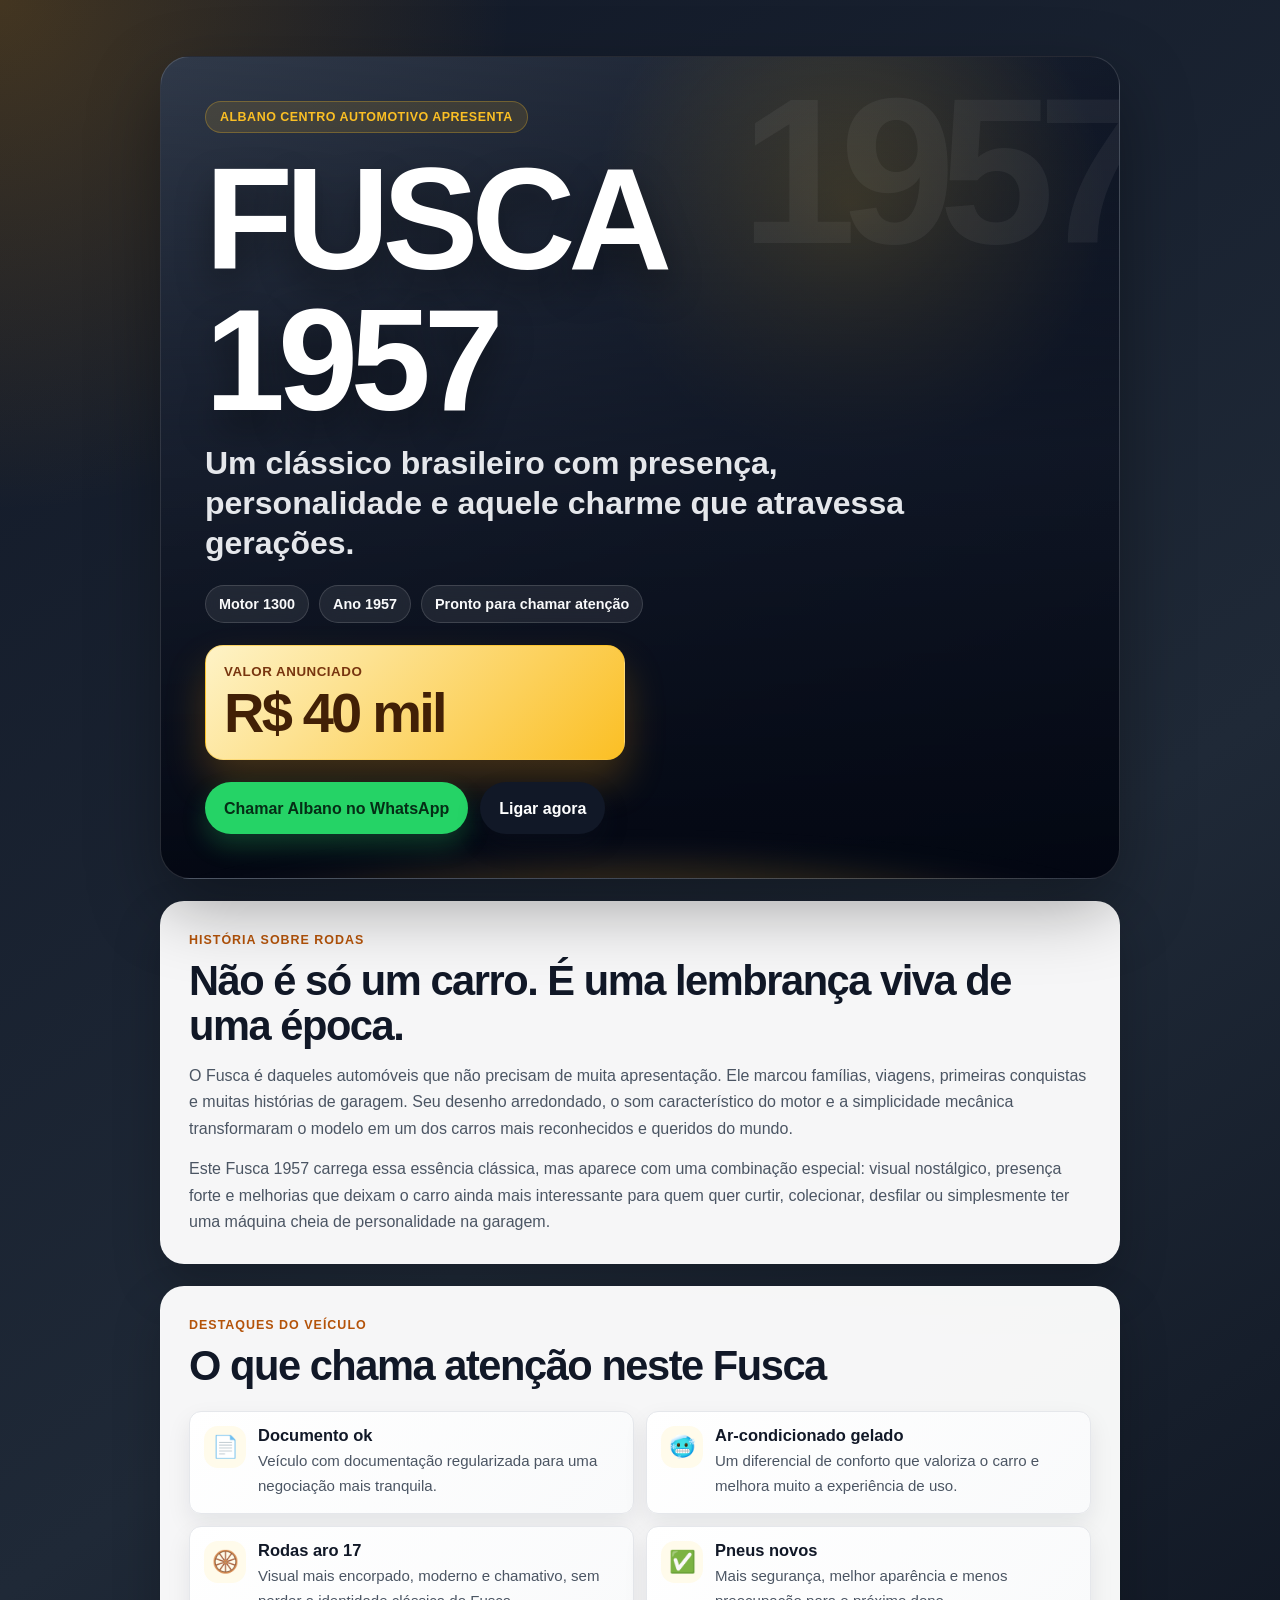
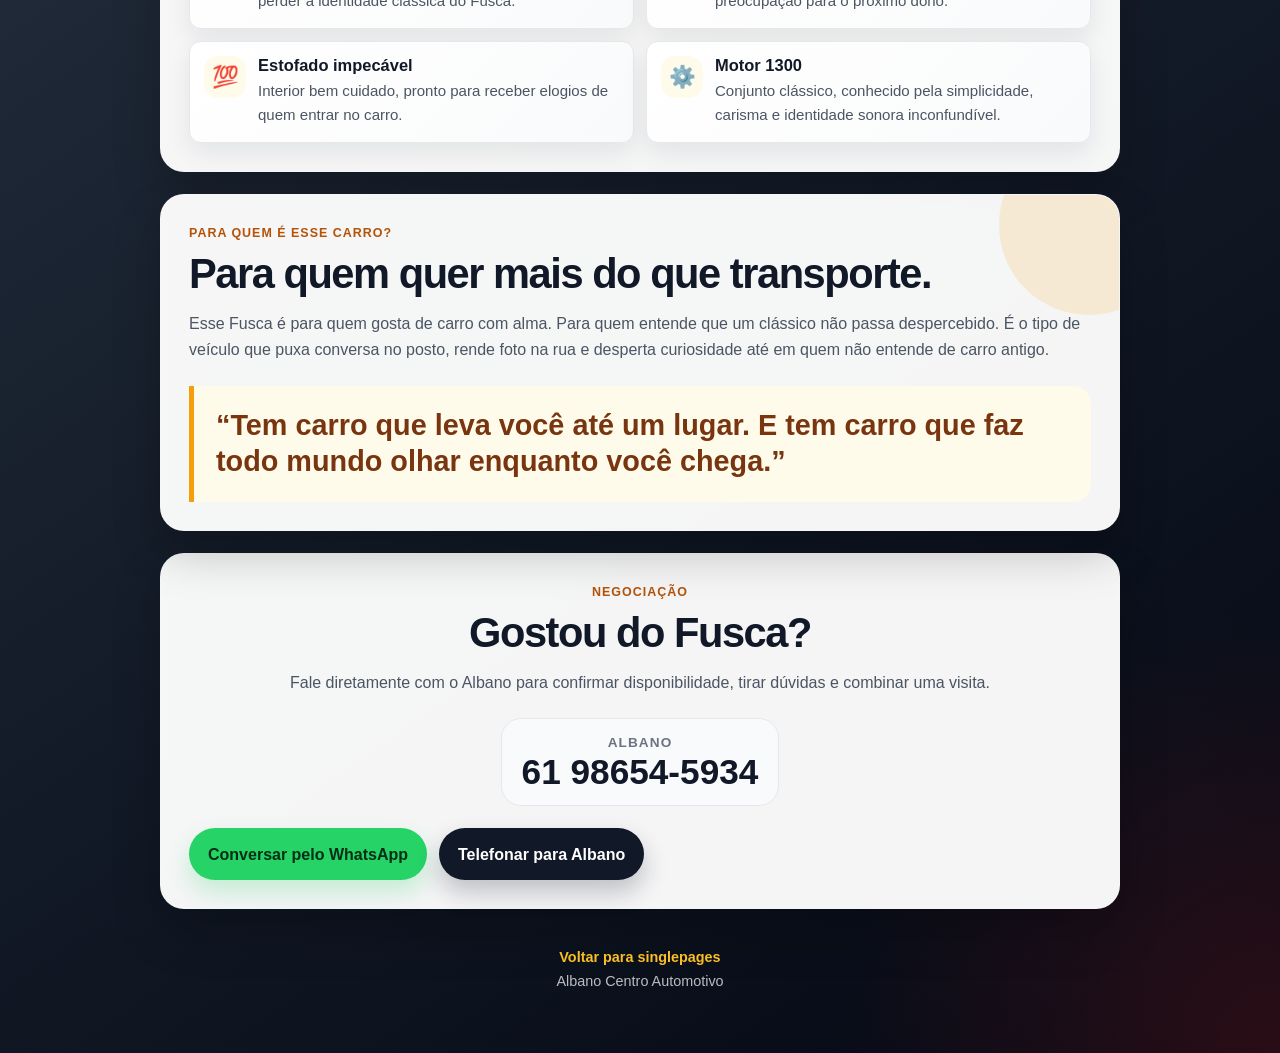
==== pages/albano-fusca-1957/index.html @ 375d5c16 "Incluindo primeira versão de singlepages para o anúncio do Albano" ====
<!DOCTYPE html>
<html lang="pt-BR">
<head>
  <meta charset="UTF-8" />
  <meta name="viewport" content="width=device-width, initial-scale=1.0" />
  <meta
    name="description"
    content="Fusca 1957 motor 1300 à venda. Documento ok, ar-condicionado gelado, rodas aro 17, pneus novos e estofado impecável."
  />
  <title>Fusca 1957 à venda | Albano Centro Automotivo</title>

  <link rel="stylesheet" href="../../shared/css/main.css" />
  <link rel="stylesheet" href="./assets/css/style.css" />
</head>
<body class="vehicle-page">
  <main class="page-shell vehicle-shell">
    <section class="vehicle-hero" aria-labelledby="vehicle-title">
      <div class="vehicle-hero-content">
        <div class="eyebrow">Albano Centro Automotivo apresenta</div>

        <h1 id="vehicle-title">Fusca 1957</h1>

        <p class="vehicle-subtitle">
          Um clássico brasileiro com presença, personalidade e aquele charme que atravessa gerações.
        </p>

        <div class="vehicle-highlight">
          <span>Motor 1300</span>
          <span>Ano 1957</span>
          <span>Pronto para chamar atenção</span>
        </div>

        <div class="price-box vehicle-price-box" aria-label="Valor do veículo">
          <small>Valor anunciado</small>
          <strong>R$ 40 mil</strong>
        </div>

        <div class="button-row">
          <a
            class="btn btn-whatsapp"
            href="https://wa.me/5561986545934?text=Ol%C3%A1%2C%20Albano%21%20Vi%20o%20an%C3%BAncio%20do%20Fusca%201957%20e%20tenho%20interesse."
            target="_blank"
            rel="noopener noreferrer"
          >
            Chamar Albano no WhatsApp
          </a>

          <a class="btn btn-primary" href="tel:+5561986545934">
            Ligar agora
          </a>
        </div>
      </div>
    </section>

    <section class="card vehicle-story" aria-labelledby="story-title">
      <span class="section-kicker">História sobre rodas</span>
      <h2 id="story-title">Não é só um carro. É uma lembrança viva de uma época.</h2>

      <p>
        O Fusca é daqueles automóveis que não precisam de muita apresentação. Ele marcou famílias,
        viagens, primeiras conquistas e muitas histórias de garagem. Seu desenho arredondado,
        o som característico do motor e a simplicidade mecânica transformaram o modelo em um dos
        carros mais reconhecidos e queridos do mundo.
      </p>

      <p>
        Este Fusca 1957 carrega essa essência clássica, mas aparece com uma combinação especial:
        visual nostálgico, presença forte e melhorias que deixam o carro ainda mais interessante
        para quem quer curtir, colecionar, desfilar ou simplesmente ter uma máquina cheia de
        personalidade na garagem.
      </p>
    </section>

    <section class="card" aria-labelledby="details-title">
      <span class="section-kicker">Destaques do veículo</span>
      <h2 id="details-title">O que chama atenção neste Fusca</h2>

      <ul class="feature-list vehicle-feature-list">
        <li class="feature-item">
          <span class="feature-icon">📄</span>
          <div>
            <strong>Documento ok</strong>
            <p>Veículo com documentação regularizada para uma negociação mais tranquila.</p>
          </div>
        </li>

        <li class="feature-item">
          <span class="feature-icon">🥶</span>
          <div>
            <strong>Ar-condicionado gelado</strong>
            <p>Um diferencial de conforto que valoriza o carro e melhora muito a experiência de uso.</p>
          </div>
        </li>

        <li class="feature-item">
          <span class="feature-icon">🛞</span>
          <div>
            <strong>Rodas aro 17</strong>
            <p>Visual mais encorpado, moderno e chamativo, sem perder a identidade clássica do Fusca.</p>
          </div>
        </li>

        <li class="feature-item">
          <span class="feature-icon">✅</span>
          <div>
            <strong>Pneus novos</strong>
            <p>Mais segurança, melhor aparência e menos preocupação para o próximo dono.</p>
          </div>
        </li>

        <li class="feature-item">
          <span class="feature-icon">💯</span>
          <div>
            <strong>Estofado impecável</strong>
            <p>Interior bem cuidado, pronto para receber elogios de quem entrar no carro.</p>
          </div>
        </li>

        <li class="feature-item">
          <span class="feature-icon">⚙️</span>
          <div>
            <strong>Motor 1300</strong>
            <p>Conjunto clássico, conhecido pela simplicidade, carisma e identidade sonora inconfundível.</p>
          </div>
        </li>
      </ul>
    </section>

    <section class="card vehicle-callout" aria-labelledby="callout-title">
      <span class="section-kicker">Para quem é esse carro?</span>
      <h2 id="callout-title">Para quem quer mais do que transporte.</h2>

      <p>
        Esse Fusca é para quem gosta de carro com alma. Para quem entende que um clássico não passa
        despercebido. É o tipo de veículo que puxa conversa no posto, rende foto na rua e desperta
        curiosidade até em quem não entende de carro antigo.
      </p>

      <div class="vehicle-quote">
        “Tem carro que leva você até um lugar. E tem carro que faz todo mundo olhar enquanto você chega.”
      </div>
    </section>

    <section class="card contact-card" aria-labelledby="contact-title">
      <span class="section-kicker">Negociação</span>
      <h2 id="contact-title">Gostou do Fusca?</h2>

      <p>
        Fale diretamente com o Albano para confirmar disponibilidade, tirar dúvidas e combinar uma visita.
      </p>

      <div class="contact-info">
        <span>Albano</span>
        <strong>61 98654-5934</strong>
      </div>

      <div class="button-row">
        <a
          class="btn btn-whatsapp"
          href="https://wa.me/5561986545934?text=Ol%C3%A1%2C%20Albano%21%20Vi%20o%20an%C3%BAncio%20do%20Fusca%201957%20e%20tenho%20interesse."
          target="_blank"
          rel="noopener noreferrer"
        >
          Conversar pelo WhatsApp
        </a>

        <a class="btn btn-primary" href="tel:+5561986545934">
          Telefonar para Albano
        </a>
      </div>
    </section>

    <footer class="vehicle-footer">
      <a href="../../">Voltar para singlepages</a>
      <span>Albano Centro Automotivo</span>
    </footer>
  </main>

  <a
    class="floating-whatsapp"
    href="https://wa.me/5561986545934?text=Ol%C3%A1%2C%20Albano%21%20Vi%20o%20an%C3%BAncio%20do%20Fusca%201957%20e%20tenho%20interesse."
    target="_blank"
    rel="noopener noreferrer"
    aria-label="Chamar Albano no WhatsApp"
  >
    <span class="floating-whatsapp-icon">☎</span>
    <span class="floating-whatsapp-text">WhatsApp</span>
  </a>

  <script src="./assets/js/script.js"></script>
</body>
</html>
---- shared/css/main.css ----
:root {
  --color-background: #f5f7fb;
  --color-surface: #ffffff;
  --color-primary: #1f2937;
  --color-secondary: #4b5563;
  --color-muted: #6b7280;
  --color-accent: #2563eb;
  --color-accent-dark: #1d4ed8;
  --color-success: #16a34a;
  --color-border: #e5e7eb;
  --color-whatsapp: #25d366;
  --color-whatsapp-dark: #1ebe5d;
  --shadow-soft: 0 18px 36px rgba(15, 23, 42, 0.08);
  --shadow-card: 0 10px 24px rgba(15, 23, 42, 0.08);
  --radius-small: 12px;
  --radius-medium: 18px;
  --radius-large: 24px;
  --container-width: 960px;
}

* {
  box-sizing: border-box;
  margin: 0;
  padding: 0;
}

html {
  scroll-behavior: smooth;
}

body {
  min-height: 100vh;
  font-family: Arial, Helvetica, sans-serif;
  background: linear-gradient(135deg, #eef2ff 0%, #f8fafc 45%, #eff6ff 100%);
  color: var(--color-primary);
  padding: 16px;
}

img {
  display: block;
  max-width: 100%;
}

a {
  color: inherit;
}

button,
a {
  -webkit-tap-highlight-color: transparent;
}

main {
  width: 100%;
  max-width: var(--container-width);
  margin: 0 auto;
}

.page-shell {
  width: 100%;
  max-width: var(--container-width);
  margin: 0 auto;
}

.hero,
.card {
  background: var(--color-surface);
  border: 1px solid var(--color-border);
  border-radius: var(--radius-large);
  box-shadow: var(--shadow-soft);
}

.hero {
  padding: 28px 22px;
}

.card {
  padding: 22px;
}

.eyebrow {
  display: inline-flex;
  align-items: center;
  gap: 8px;
  margin-bottom: 16px;
  padding: 8px 14px;
  border-radius: 999px;
  background: #eff6ff;
  color: var(--color-accent);
  font-size: 0.78rem;
  font-weight: 700;
  letter-spacing: 0.04em;
  text-transform: uppercase;
}

h1,
.h1 {
  margin-bottom: 16px;
  font-size: clamp(2rem, 10vw, 4rem);
  line-height: 0.98;
  letter-spacing: -0.05em;
}

h2,
.h2 {
  margin-bottom: 14px;
  font-size: clamp(1.5rem, 6vw, 2.6rem);
  line-height: 1.08;
  letter-spacing: -0.035em;
}

p {
  line-height: 1.65;
}

.description {
  max-width: 720px;
  margin-bottom: 28px;
  color: var(--color-secondary);
  font-size: 1rem;
}

.pages-list,
.card-grid {
  display: grid;
  grid-template-columns: 1fr;
  gap: 16px;
  margin-top: 28px;
}

.page-card {
  display: flex;
  flex-direction: column;
  gap: 12px;
  padding: 22px;
  border: 1px solid var(--color-border);
  border-radius: var(--radius-medium);
  color: inherit;
  text-decoration: none;
  background: var(--color-surface);
  transition: transform 180ms ease, box-shadow 180ms ease, border-color 180ms ease;
}

.page-card:hover,
.page-card:focus-visible {
  transform: translateY(-3px);
  border-color: rgba(37, 99, 235, 0.35);
  box-shadow: 0 18px 30px rgba(37, 99, 235, 0.12);
  outline: none;
}

.page-card strong {
  font-size: 1.05rem;
}

.page-card span {
  color: var(--color-secondary);
  font-size: 0.95rem;
  line-height: 1.5;
}

.feature-list {
  display: grid;
  grid-template-columns: 1fr;
  gap: 12px;
  list-style: none;
}

.feature-item {
  display: flex;
  align-items: flex-start;
  gap: 12px;
  padding: 14px;
  border: 1px solid var(--color-border);
  border-radius: var(--radius-small);
  background: rgba(255, 255, 255, 0.78);
  box-shadow: var(--shadow-card);
}

.price-box {
  display: flex;
  flex-direction: column;
  gap: 6px;
  padding: 18px;
  border-radius: var(--radius-medium);
  background: #f0fdf4;
  color: #14532d;
}

.price-box small {
  color: #166534;
  font-weight: 700;
  text-transform: uppercase;
  letter-spacing: 0.04em;
}

.price-box strong {
  font-size: clamp(2rem, 12vw, 3.5rem);
  line-height: 1;
  letter-spacing: -0.05em;
}

.button-row {
  display: flex;
  flex-direction: column;
  gap: 12px;
  margin-top: 22px;
}

.btn {
  display: inline-flex;
  align-items: center;
  justify-content: center;
  min-height: 52px;
  padding: 14px 18px;
  border-radius: 999px;
  border: 1px solid transparent;
  font-size: 1rem;
  font-weight: 700;
  line-height: 1.2;
  text-align: center;
  text-decoration: none;
  cursor: pointer;
  transition: transform 160ms ease, box-shadow 160ms ease, background-color 160ms ease;
}

.btn:hover,
.btn:focus-visible {
  transform: translateY(-2px);
  outline: none;
}

.btn-primary {
  background: var(--color-accent);
  color: #ffffff;
  box-shadow: 0 12px 24px rgba(37, 99, 235, 0.22);
}

.btn-primary:hover,
.btn-primary:focus-visible {
  background: var(--color-accent-dark);
}

.btn-whatsapp {
  background: var(--color-whatsapp);
  color: #062e14;
  box-shadow: 0 12px 24px rgba(37, 211, 102, 0.24);
}

.btn-whatsapp:hover,
.btn-whatsapp:focus-visible {
  background: var(--color-whatsapp-dark);
}

.footer-note {
  margin-top: 26px;
  color: var(--color-secondary);
  font-size: 0.9rem;
}

.text-muted {
  color: var(--color-muted);
}

.mt-16 {
  margin-top: 16px;
}

.mt-24 {
  margin-top: 24px;
}

.mt-32 {
  margin-top: 32px;
}

@media (min-width: 640px) {
  body {
    padding: 24px;
  }

  .hero {
    padding: 40px;
  }

  .card {
    padding: 28px;
  }

  .description {
    font-size: 1.125rem;
  }

  .pages-list,
  .card-grid {
    grid-template-columns: repeat(auto-fit, minmax(260px, 1fr));
    gap: 18px;
  }

  .button-row {
    flex-direction: row;
    flex-wrap: wrap;
  }

  .btn {
    width: auto;
  }
}

@media (min-width: 960px) {
  body {
    display: flex;
    align-items: center;
    justify-content: center;
    padding: 32px;
  }

  .hero {
    padding: 48px;
  }
}
---- pages/albano-fusca-1957/assets/css/style.css ----
.vehicle-page {
  background:
    radial-gradient(circle at top left, rgba(245, 158, 11, 0.22), transparent 32rem),
    radial-gradient(circle at bottom right, rgba(220, 38, 38, 0.18), transparent 28rem),
    linear-gradient(145deg, #111827 0%, #1f2937 45%, #030712 100%);
  color: #f9fafb;
}

.vehicle-shell {
  display: grid;
  gap: 18px;
}

.vehicle-hero {
  position: relative;
  overflow: hidden;
  min-height: calc(100vh - 32px);
  display: flex;
  align-items: flex-end;
  padding: 28px 22px;
  border: 1px solid rgba(255, 255, 255, 0.14);
  border-radius: 30px;
  background:
    linear-gradient(180deg, rgba(17, 24, 39, 0.18) 0%, rgba(17, 24, 39, 0.74) 48%, rgba(3, 7, 18, 0.96) 100%),
    radial-gradient(circle at 72% 18%, rgba(251, 191, 36, 0.26), transparent 16rem),
    linear-gradient(135deg, #374151 0%, #111827 56%, #030712 100%);
  box-shadow: 0 28px 70px rgba(0, 0, 0, 0.34);
}

.vehicle-hero::before {
  content: "1957";
  position: absolute;
  top: 10px;
  right: -18px;
  color: rgba(255, 255, 255, 0.055);
  font-size: clamp(5rem, 24vw, 13rem);
  font-weight: 900;
  line-height: 1;
  letter-spacing: -0.08em;
  pointer-events: none;
}

.vehicle-hero::after {
  content: "";
  position: absolute;
  inset: auto -12% -20% -12%;
  height: 220px;
  background:
    radial-gradient(ellipse at center, rgba(245, 158, 11, 0.32), transparent 55%),
    radial-gradient(ellipse at center, rgba(255, 255, 255, 0.08), transparent 65%);
  filter: blur(8px);
  pointer-events: none;
}

.vehicle-hero-content {
  position: relative;
  z-index: 1;
  width: 100%;
}

.vehicle-page .eyebrow {
  background: rgba(251, 191, 36, 0.12);
  color: #fbbf24;
  border: 1px solid rgba(251, 191, 36, 0.28);
}

.vehicle-page h1 {
  margin-bottom: 12px;
  color: #ffffff;
  font-size: clamp(4rem, 22vw, 9rem);
  text-transform: uppercase;
  text-shadow: 0 18px 36px rgba(0, 0, 0, 0.38);
}

.vehicle-subtitle {
  max-width: 760px;
  color: #e5e7eb;
  font-size: clamp(1.2rem, 5vw, 2rem);
  font-weight: 700;
  line-height: 1.25;
}

.vehicle-highlight {
  display: flex;
  flex-wrap: wrap;
  gap: 10px;
  margin: 22px 0;
}

.vehicle-highlight span {
  display: inline-flex;
  align-items: center;
  min-height: 38px;
  padding: 8px 13px;
  border: 1px solid rgba(255, 255, 255, 0.14);
  border-radius: 999px;
  background: rgba(255, 255, 255, 0.08);
  color: #f9fafb;
  font-size: 0.9rem;
  font-weight: 700;
  backdrop-filter: blur(10px);
}

.vehicle-price-box {
  max-width: 420px;
  margin-top: 18px;
  background: linear-gradient(135deg, #fef3c7 0%, #fbbf24 100%);
  color: #422006;
  border: 1px solid rgba(251, 191, 36, 0.46);
  box-shadow: 0 22px 40px rgba(245, 158, 11, 0.24);
}

.vehicle-price-box small {
  color: #78350f;
}

.vehicle-price-box strong {
  color: #422006;
}

.vehicle-page .card {
  border-color: rgba(255, 255, 255, 0.1);
  background: rgba(255, 255, 255, 0.96);
  color: #111827;
  box-shadow: 0 22px 48px rgba(0, 0, 0, 0.22);
}

.vehicle-page .card h2 {
  color: #111827;
}

.vehicle-page .card p {
  color: #4b5563;
}

.section-kicker {
  display: inline-flex;
  margin-bottom: 12px;
  color: #b45309;
  font-size: 0.78rem;
  font-weight: 900;
  letter-spacing: 0.08em;
  text-transform: uppercase;
}

.vehicle-story p + p,
.vehicle-callout p + p {
  margin-top: 14px;
}

.vehicle-feature-list {
  margin-top: 22px;
}

.vehicle-page .feature-item {
  background: linear-gradient(135deg, #ffffff 0%, #f9fafb 100%);
}

.feature-icon {
  display: inline-flex;
  flex: 0 0 42px;
  align-items: center;
  justify-content: center;
  width: 42px;
  height: 42px;
  border-radius: 14px;
  background: #fffbeb;
  font-size: 1.35rem;
}

.feature-item strong {
  display: block;
  margin-bottom: 4px;
  color: #111827;
  font-size: 1.03rem;
}

.feature-item p {
  font-size: 0.94rem;
}

.vehicle-callout {
  position: relative;
  overflow: hidden;
}

.vehicle-callout::after {
  content: "";
  position: absolute;
  top: -60px;
  right: -60px;
  width: 180px;
  height: 180px;
  border-radius: 999px;
  background: rgba(245, 158, 11, 0.14);
}

.vehicle-quote {
  position: relative;
  margin-top: 22px;
  padding: 22px;
  border-left: 5px solid #f59e0b;
  border-radius: 0 18px 18px 0;
  background: #fffbeb;
  color: #78350f;
  font-size: clamp(1.2rem, 5vw, 1.8rem);
  font-weight: 900;
  line-height: 1.25;
}

.contact-card {
  text-align: center;
}

.contact-info {
  display: inline-flex;
  flex-direction: column;
  gap: 4px;
  margin: 22px auto 0;
  padding: 16px 20px;
  border-radius: 20px;
  background: #f9fafb;
  border: 1px solid #e5e7eb;
}

.contact-info span {
  color: #6b7280;
  font-size: 0.85rem;
  font-weight: 800;
  letter-spacing: 0.08em;
  text-transform: uppercase;
}

.contact-info strong {
  color: #111827;
  font-size: clamp(1.4rem, 7vw, 2.2rem);
  line-height: 1;
}

.vehicle-page .btn-whatsapp {
  color: #052e16;
}

.vehicle-page .btn-primary {
  background: #111827;
  box-shadow: 0 12px 24px rgba(17, 24, 39, 0.24);
}

.vehicle-page .btn-primary:hover,
.vehicle-page .btn-primary:focus-visible {
  background: #030712;
}

.vehicle-footer {
  display: flex;
  flex-direction: column;
  gap: 8px;
  padding: 18px 4px 8px;
  color: rgba(255, 255, 255, 0.72);
  font-size: 0.9rem;
  text-align: center;
}

.vehicle-footer a {
  color: #fbbf24;
  font-weight: 700;
  text-decoration: none;
}

.vehicle-footer a:hover,
.vehicle-footer a:focus-visible {
  text-decoration: underline;
}

.floating-whatsapp {
  position: fixed;
  right: 16px;
  bottom: 16px;
  z-index: 20;
  display: inline-flex;
  align-items: center;
  justify-content: center;
  gap: 8px;
  min-height: 56px;
  padding: 14px 18px;
  border-radius: 999px;
  background: #25d366;
  color: #052e16;
  font-size: 0.98rem;
  font-weight: 900;
  line-height: 1;
  text-decoration: none;
  box-shadow: 0 18px 36px rgba(37, 211, 102, 0.34), 0 10px 24px rgba(0, 0, 0, 0.26);
  opacity: 0;
  transform: translateY(18px) scale(0.96);
  pointer-events: none;
  transition: opacity 180ms ease, transform 180ms ease, background-color 180ms ease;
}

.floating-whatsapp.is-visible {
  opacity: 1;
  transform: translateY(0) scale(1);
  pointer-events: auto;
}

.floating-whatsapp:hover,
.floating-whatsapp:focus-visible {
  background: #1ebe5d;
  transform: translateY(-2px) scale(1);
  outline: none;
}

.floating-whatsapp-icon {
  display: inline-flex;
  align-items: center;
  justify-content: center;
  width: 28px;
  height: 28px;
  border-radius: 999px;
  background: rgba(255, 255, 255, 0.42);
  font-size: 1rem;
}

.floating-whatsapp-text {
  display: inline-flex;
}

@media (max-width: 420px) {
  .floating-whatsapp {
    right: 12px;
    bottom: 12px;
    min-height: 54px;
    padding: 14px 16px;
  }

  .floating-whatsapp-text {
    display: none;
  }

  .floating-whatsapp-icon {
    width: 30px;
    height: 30px;
  }
}

@media (min-width: 640px) {
  .vehicle-shell {
    gap: 22px;
  }

  .vehicle-hero {
    min-height: 720px;
    padding: 44px;
  }

  .vehicle-feature-list {
    grid-template-columns: repeat(2, minmax(0, 1fr));
  }

  .contact-card .button-row,
  .vehicle-hero .button-row {
    justify-content: center;
  }
}

@media (min-width: 960px) {
  .vehicle-page {
    align-items: flex-start;
  }

  .vehicle-shell {
    padding: 24px 0;
  }

  .vehicle-hero {
    min-height: 760px;
    align-items: center;
  }

  .vehicle-hero-content {
    max-width: 760px;
  }

  .contact-card .button-row,
  .vehicle-hero .button-row {
    justify-content: flex-start;
  }
}
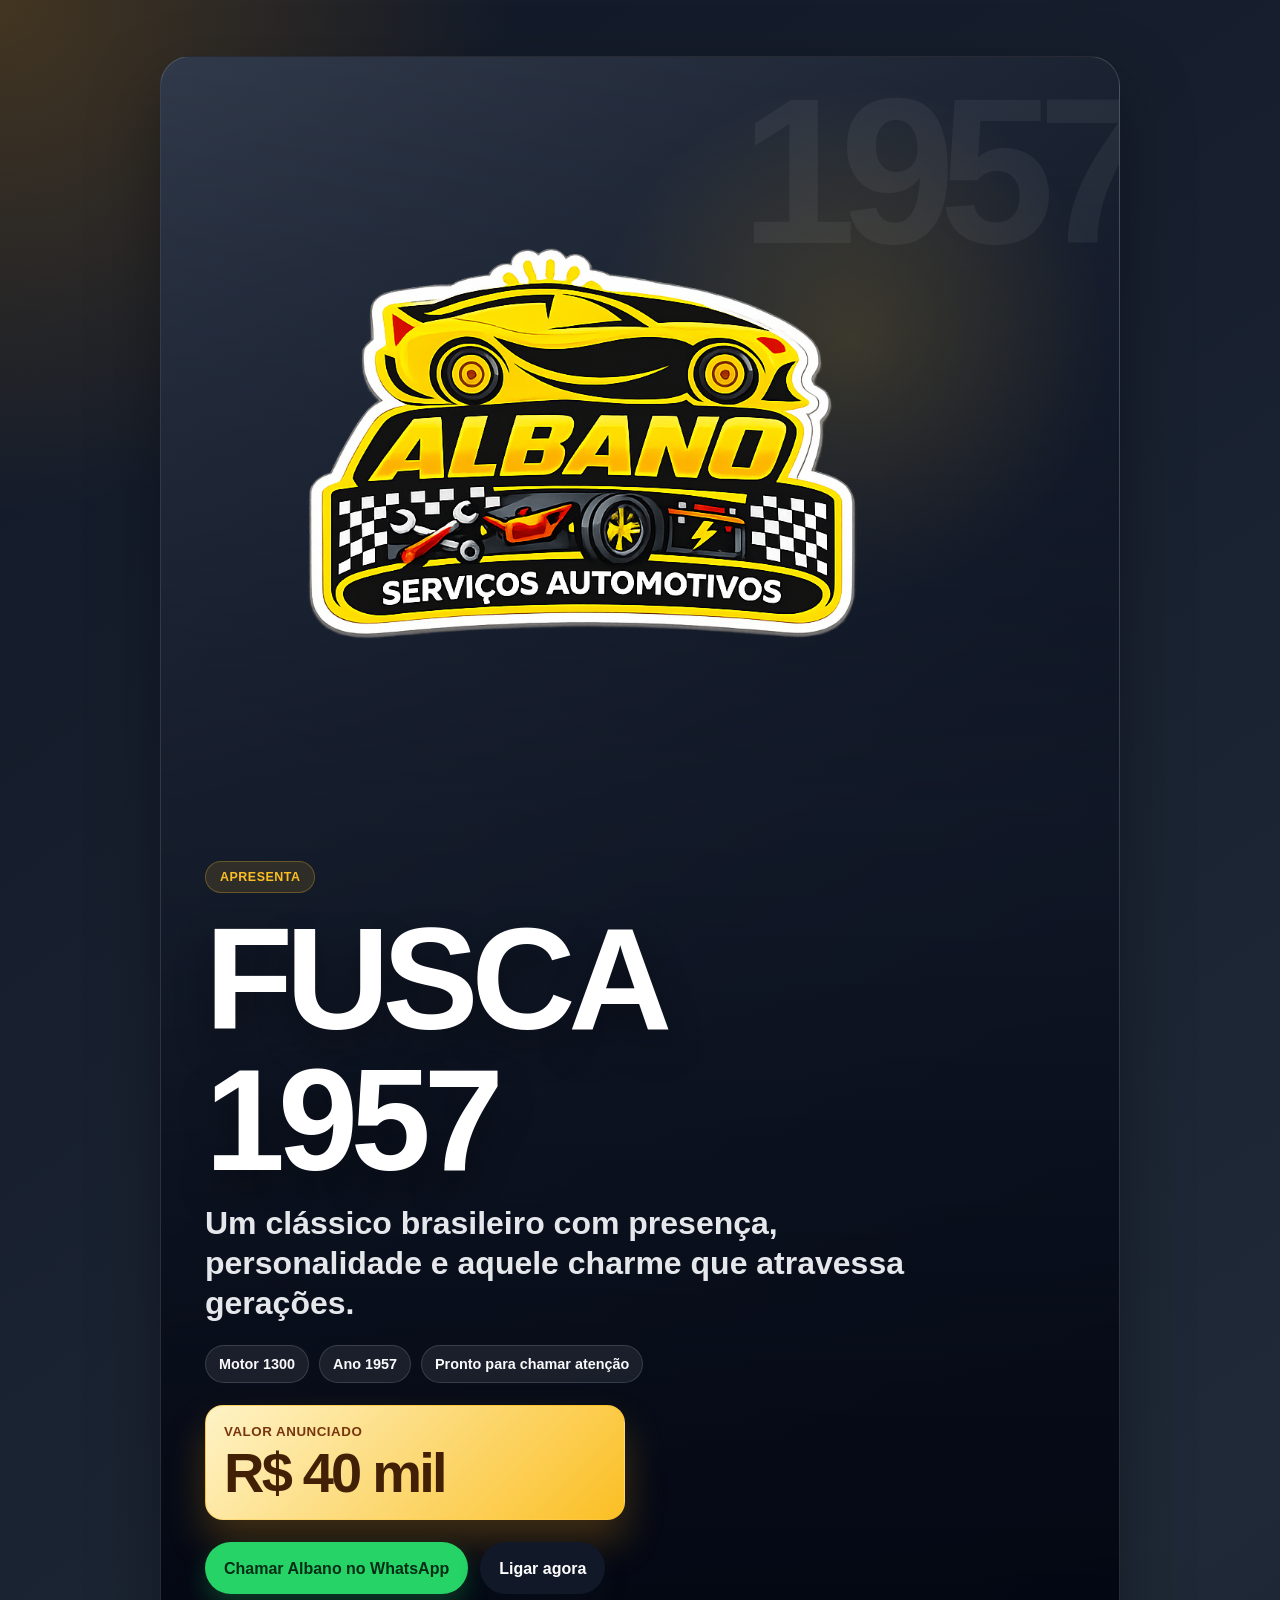
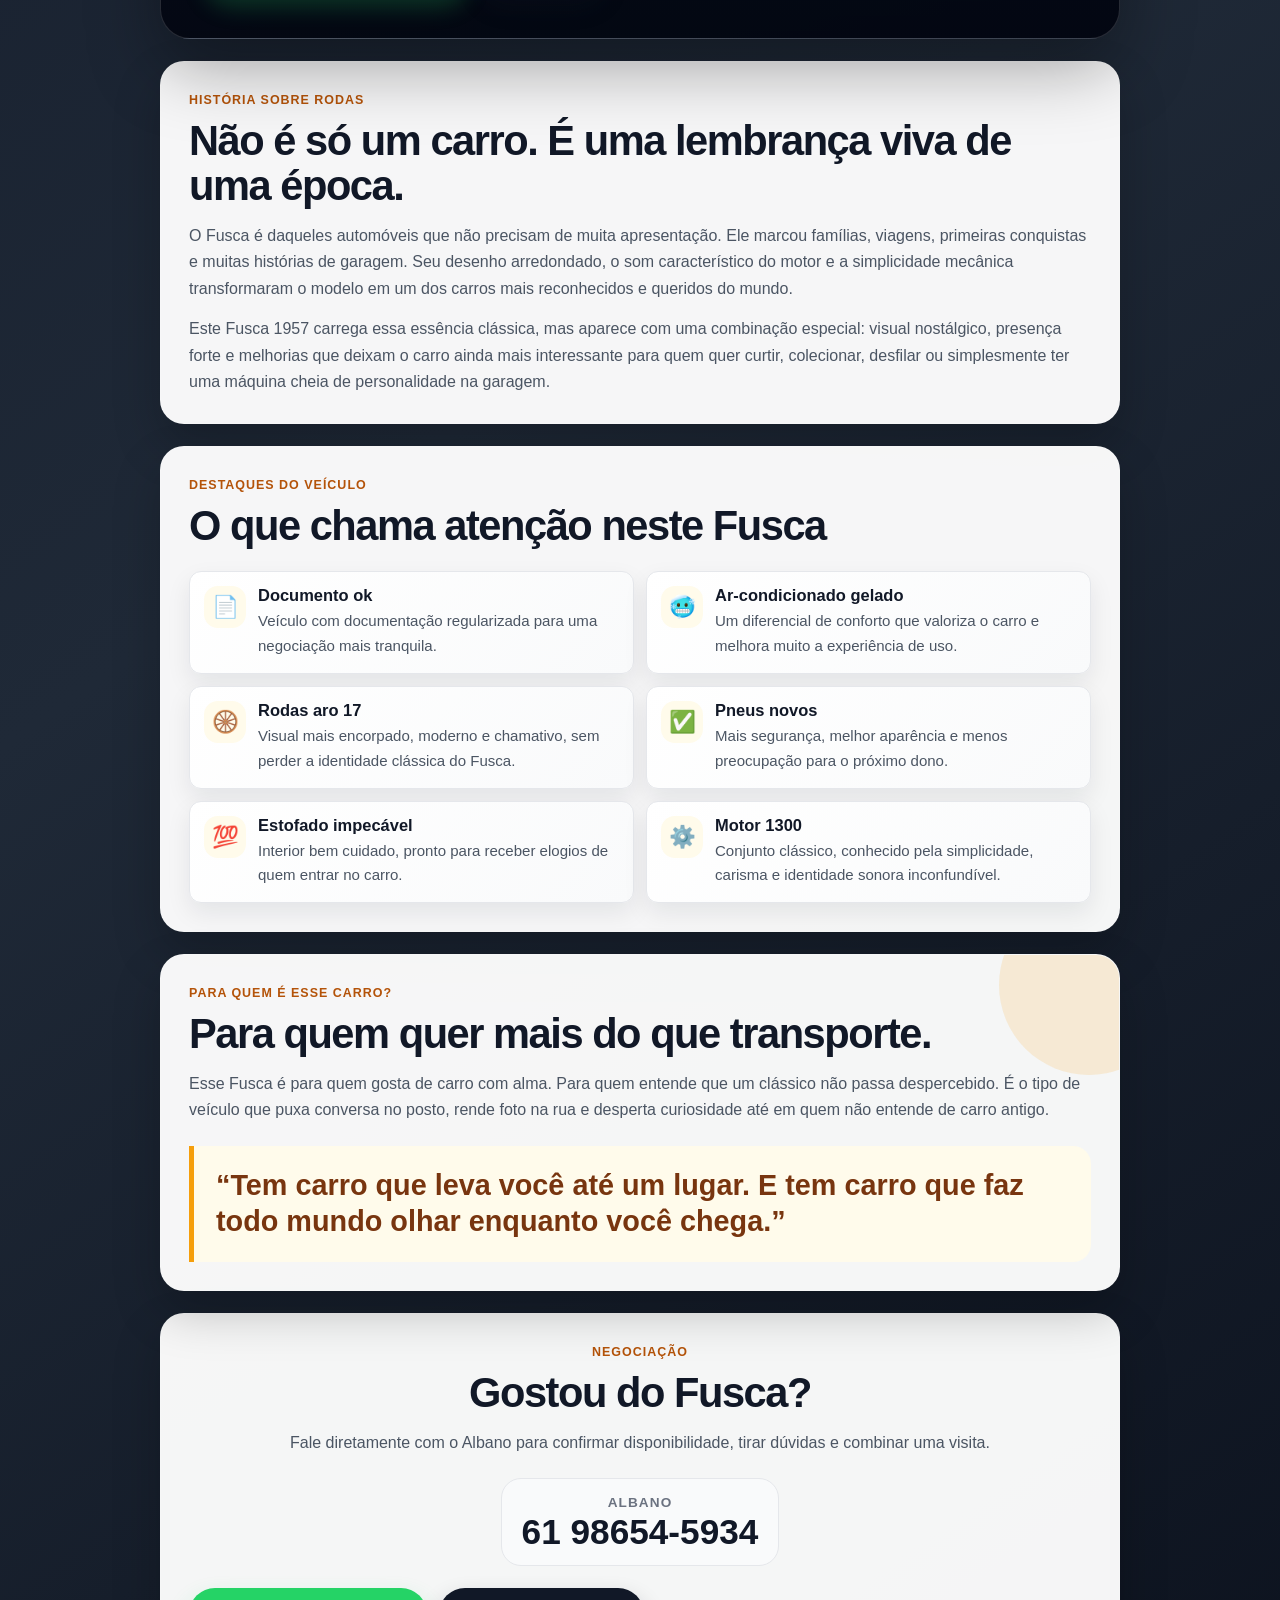
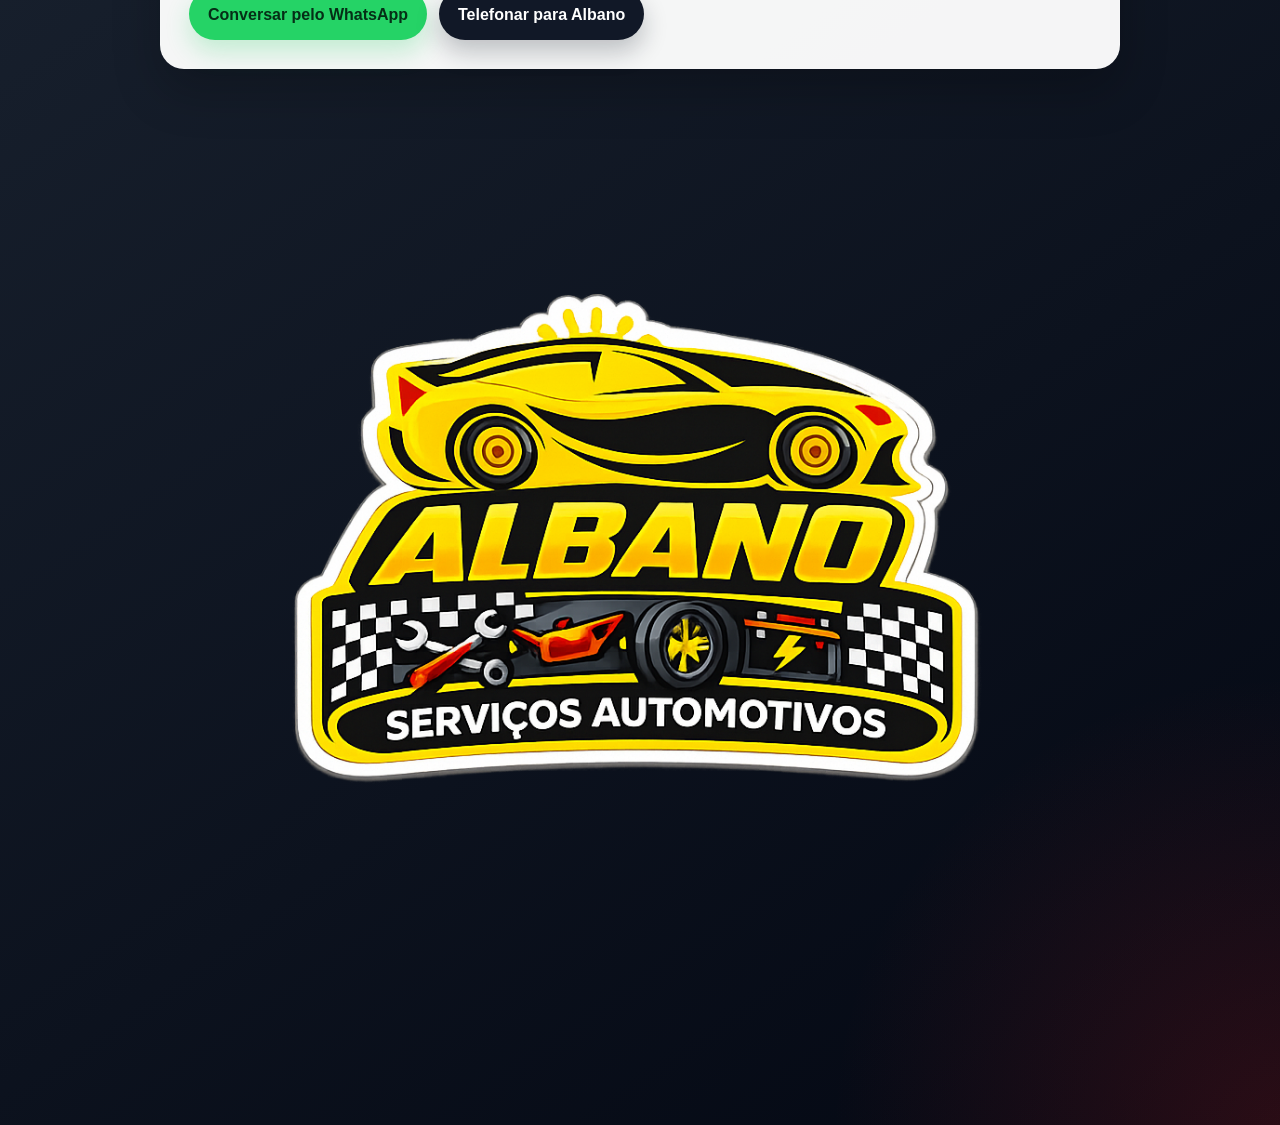
==== commit 37d76e1d: "Ajustes de logo do projeto" ====
--- a/pages/albano-fusca-1957/index.html
+++ b/pages/albano-fusca-1957/index.html
@@ -18,7 +18,13 @@
   <main class="page-shell vehicle-shell">
     <section class="vehicle-hero" aria-labelledby="vehicle-title">
       <div class="vehicle-hero-content">
-        <div class="eyebrow">Albano Centro Automotivo apresenta</div>
+        <img
+          class="vehicle-logo vehicle-logo-hero"
+          src="./assets/img/logo-albano.png"
+          alt="Albano Centro Automotivo"
+        />
+
+        <div class="eyebrow">Apresenta</div>
 
         <h1 id="vehicle-title">Fusca 1957</h1>
 
@@ -173,8 +179,11 @@
     </section>
 
     <footer class="vehicle-footer">
-      <a href="../../">Voltar para singlepages</a>
-      <span>Albano Centro Automotivo</span>
+      <img
+        class="vehicle-logo vehicle-logo-footer"
+        src="./assets/img/logo-albano.png"
+        alt="Albano Centro Automotivo"
+      />
     </footer>
   </main>
 
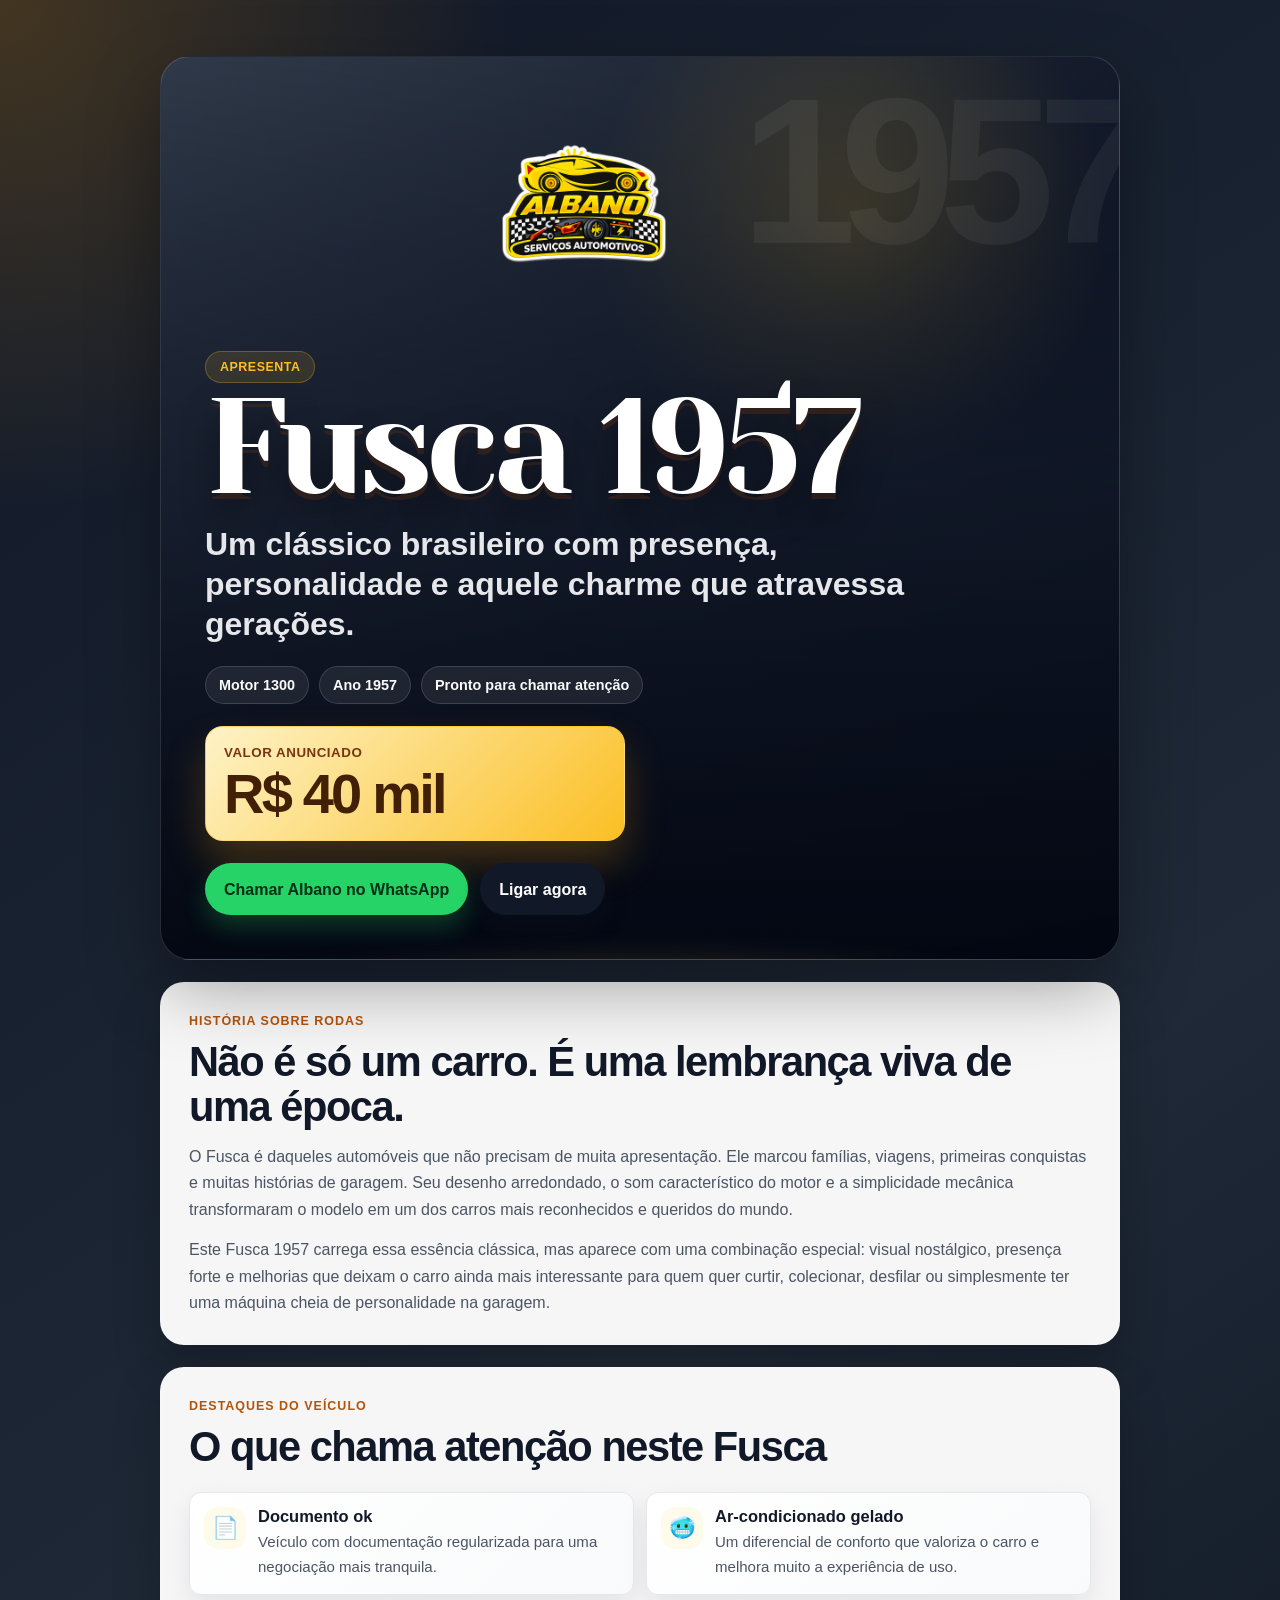
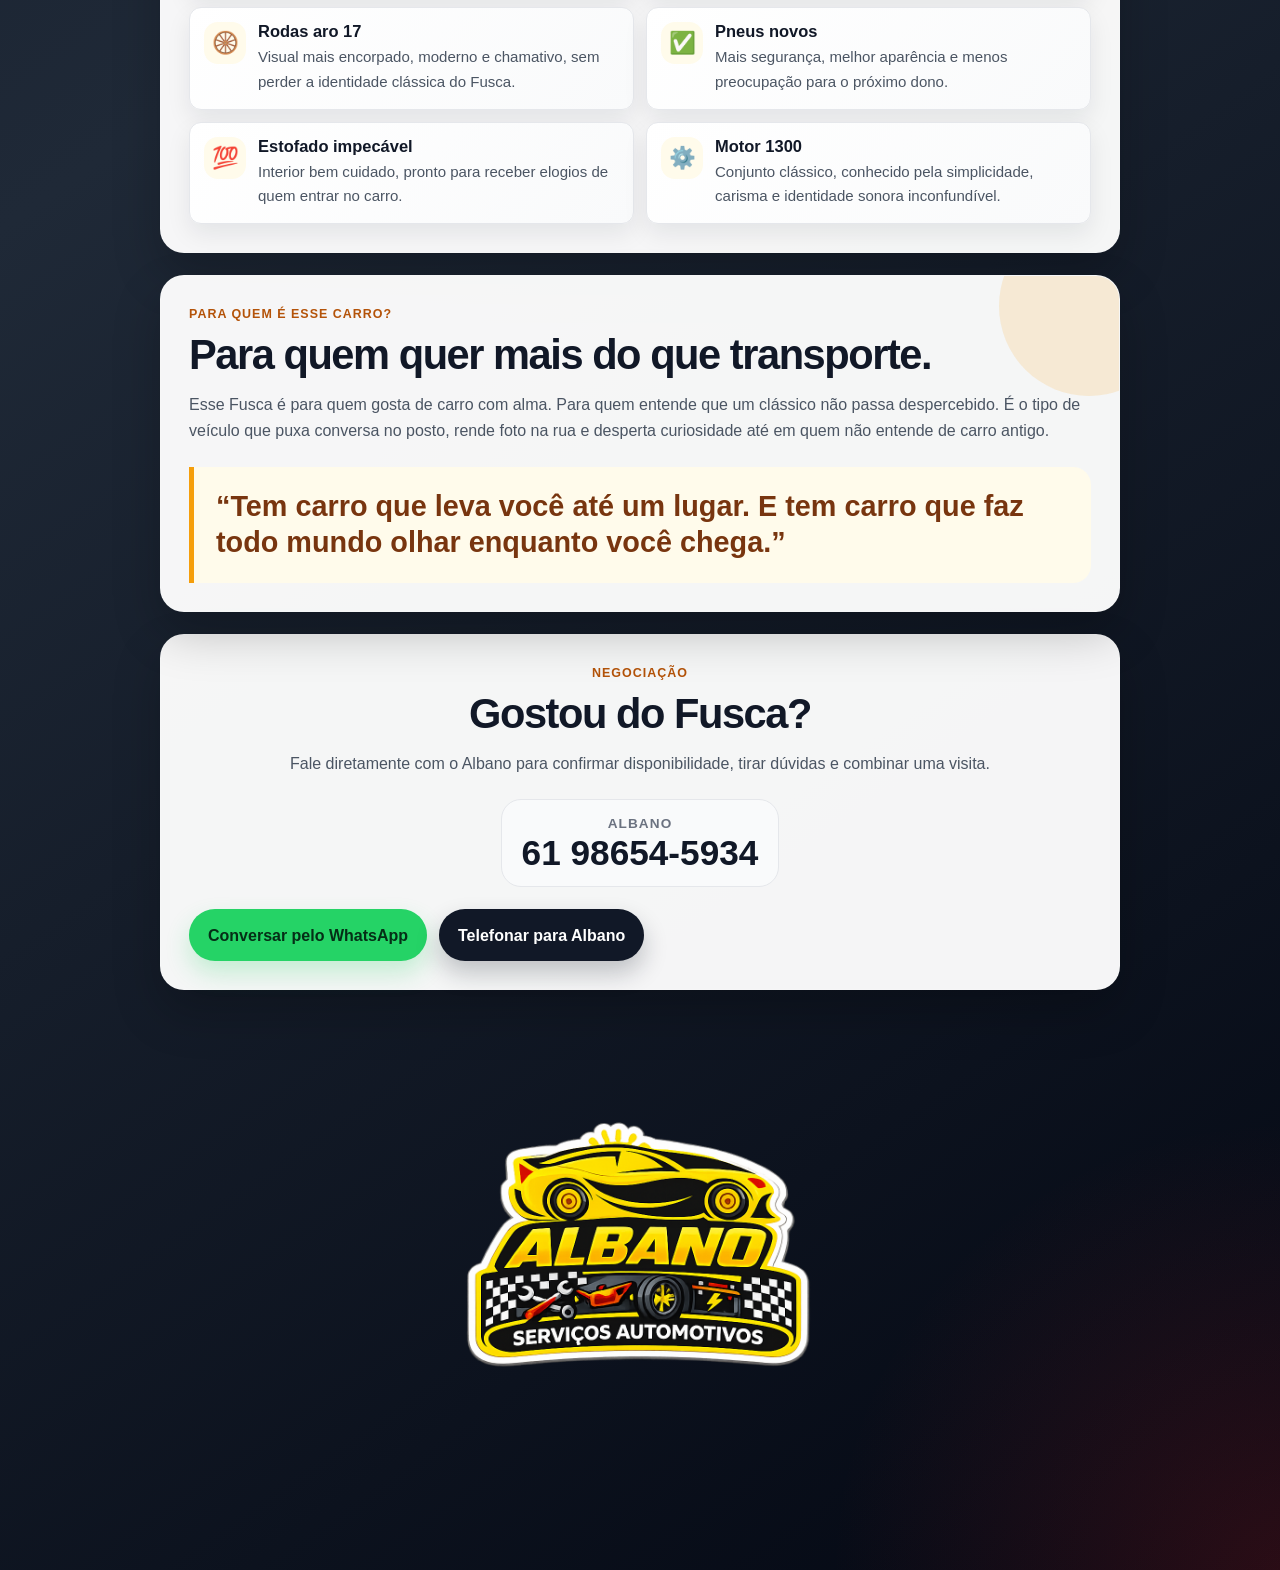
==== commit 441343b6: "Subindo versão final do anúncio" ====
--- a/pages/albano-fusca-1957/index.html
+++ b/pages/albano-fusca-1957/index.html
@@ -1,5 +1,3 @@
-
-
 <!DOCTYPE html>
 <html lang="pt-BR">
 <head>
@@ -11,6 +9,10 @@
   />
   <title>Fusca 1957 à venda | Albano Centro Automotivo</title>
 
+  <link rel="preconnect" href="https://fonts.googleapis.com" />
+  <link rel="preconnect" href="https://fonts.gstatic.com" crossorigin />
+  <link href="https://fonts.googleapis.com/css2?family=Yeseva+One&display=swap" rel="stylesheet" />
+
   <link rel="stylesheet" href="../../shared/css/main.css" />
   <link rel="stylesheet" href="./assets/css/style.css" />
 </head>
@@ -18,14 +20,17 @@
   <main class="page-shell vehicle-shell">
     <section class="vehicle-hero" aria-labelledby="vehicle-title">
       <div class="vehicle-hero-content">
-        <img
-          class="vehicle-logo vehicle-logo-hero"
-          src="./assets/img/logo-albano.png"
-          alt="Albano Centro Automotivo"
-        />
+        <div class="vehicle-brand-row">
+          <div>
+            <img
+              class="vehicle-logo vehicle-logo-hero"
+              src="./assets/img/logo-albano.png"
+              alt="Albano Centro Automotivo"
+            />
+          </div>
+        </div>
 
         <div class="eyebrow">Apresenta</div>
-
         <h1 id="vehicle-title">Fusca 1957</h1>
 
         <p class="vehicle-subtitle">
--- a/pages/albano-fusca-1957/assets/css/style.css
+++ b/pages/albano-fusca-1957/assets/css/style.css
@@ -59,6 +59,7 @@
 }
 
 .vehicle-page .eyebrow {
+  margin-bottom: 0;
   background: rgba(251, 191, 36, 0.12);
   color: #fbbf24;
   border: 1px solid rgba(251, 191, 36, 0.28);
@@ -67,9 +68,15 @@
 .vehicle-page h1 {
   margin-bottom: 12px;
   color: #ffffff;
-  font-size: clamp(4rem, 22vw, 9rem);
-  text-transform: uppercase;
-  text-shadow: 0 18px 36px rgba(0, 0, 0, 0.38);
+  font-family: "Yeseva One", Georgia, serif;
+  font-size: clamp(4rem, 20vw, 8.5rem);
+  font-weight: 400;
+  line-height: 0.95;
+  letter-spacing: -0.045em;
+  text-transform: none;
+  text-shadow:
+    0 6px 0 rgba(120, 53, 15, 0.28),
+    0 18px 36px rgba(0, 0, 0, 0.42);
 }
 
 .vehicle-subtitle {
@@ -386,3 +393,28 @@
     justify-content: flex-start;
   }
 }
+
+.vehicle-brand-row {
+  display: flex;
+  flex-direction: column;
+  align-items: center;
+  justify-content: center;
+  gap: 10px;
+  margin-bottom: 22px;
+  text-align: center;
+}
+
+.vehicle-logo {
+  display: block;
+  height: auto;
+}
+
+.vehicle-logo-hero {
+  width: 30%;
+  margin: 0 auto;
+}
+
+.vehicle-logo-footer {
+  width: 50%;
+  margin: 0 auto;
+}
